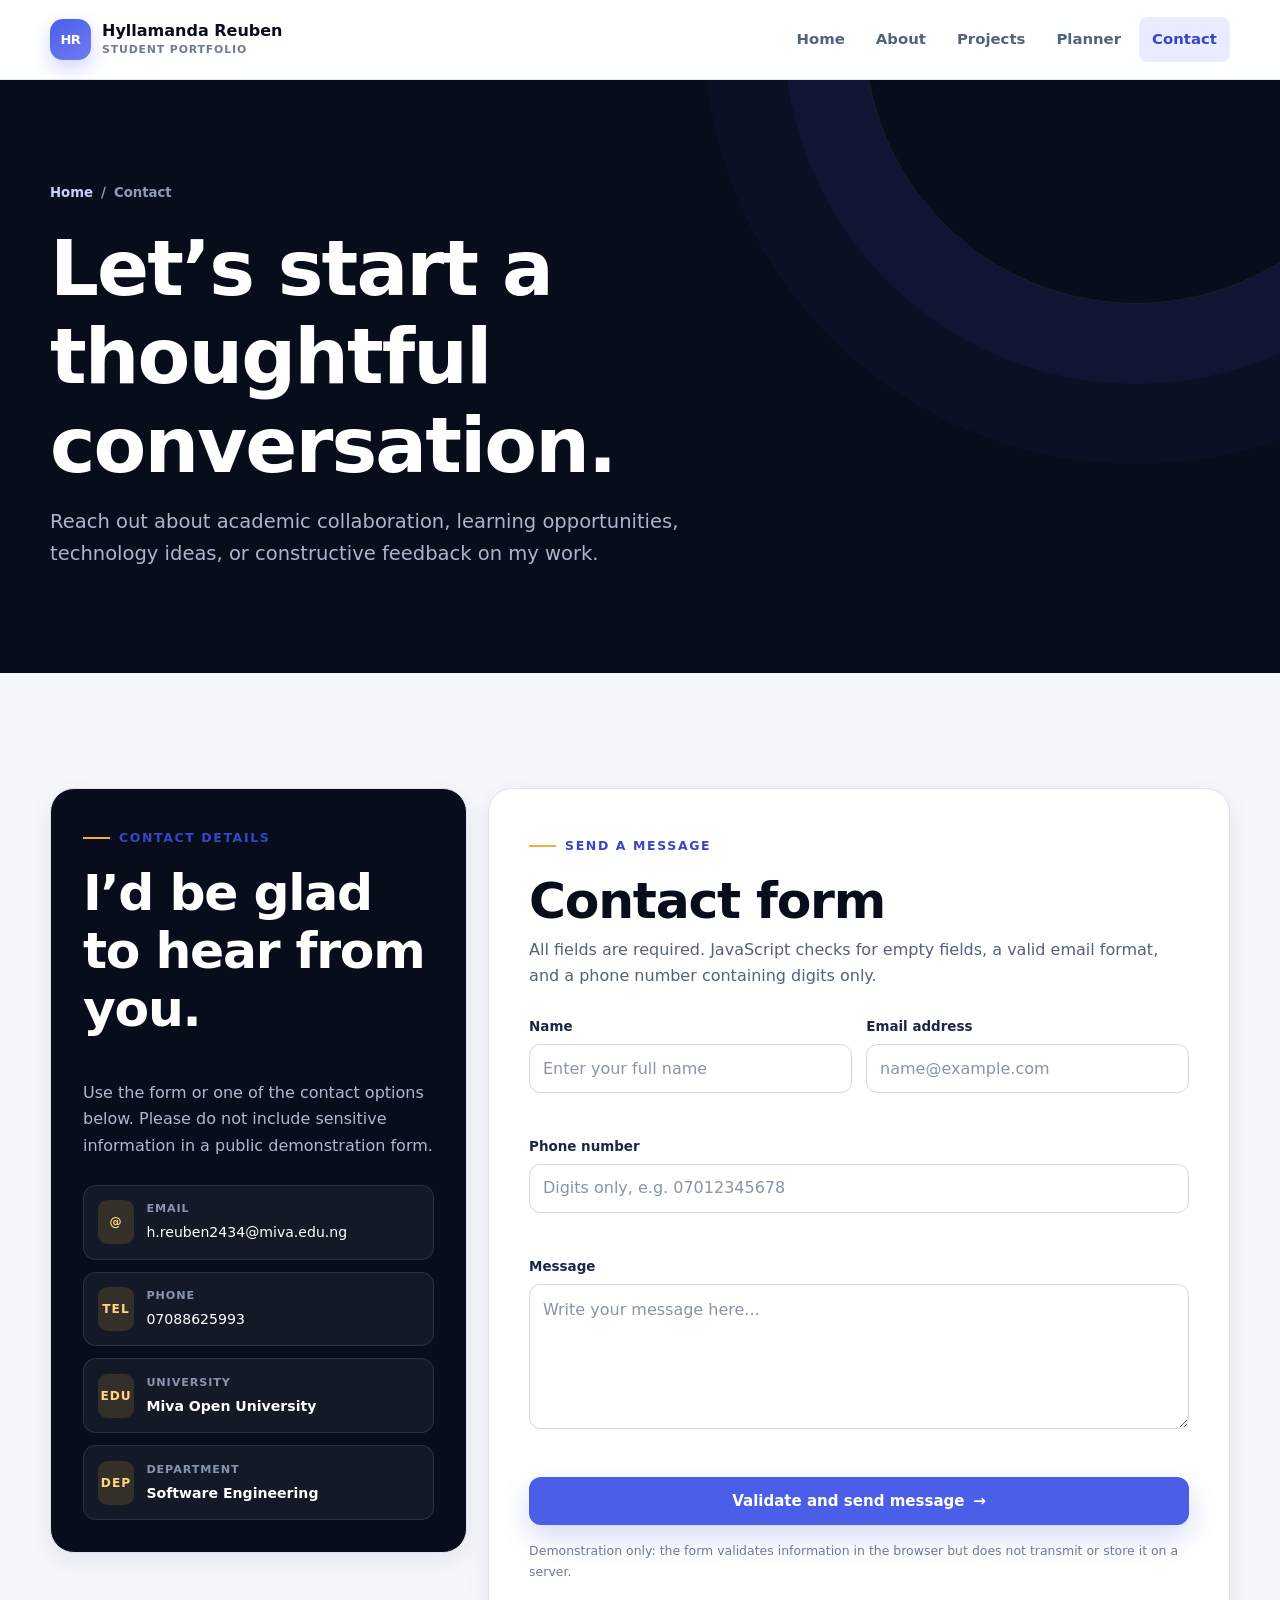
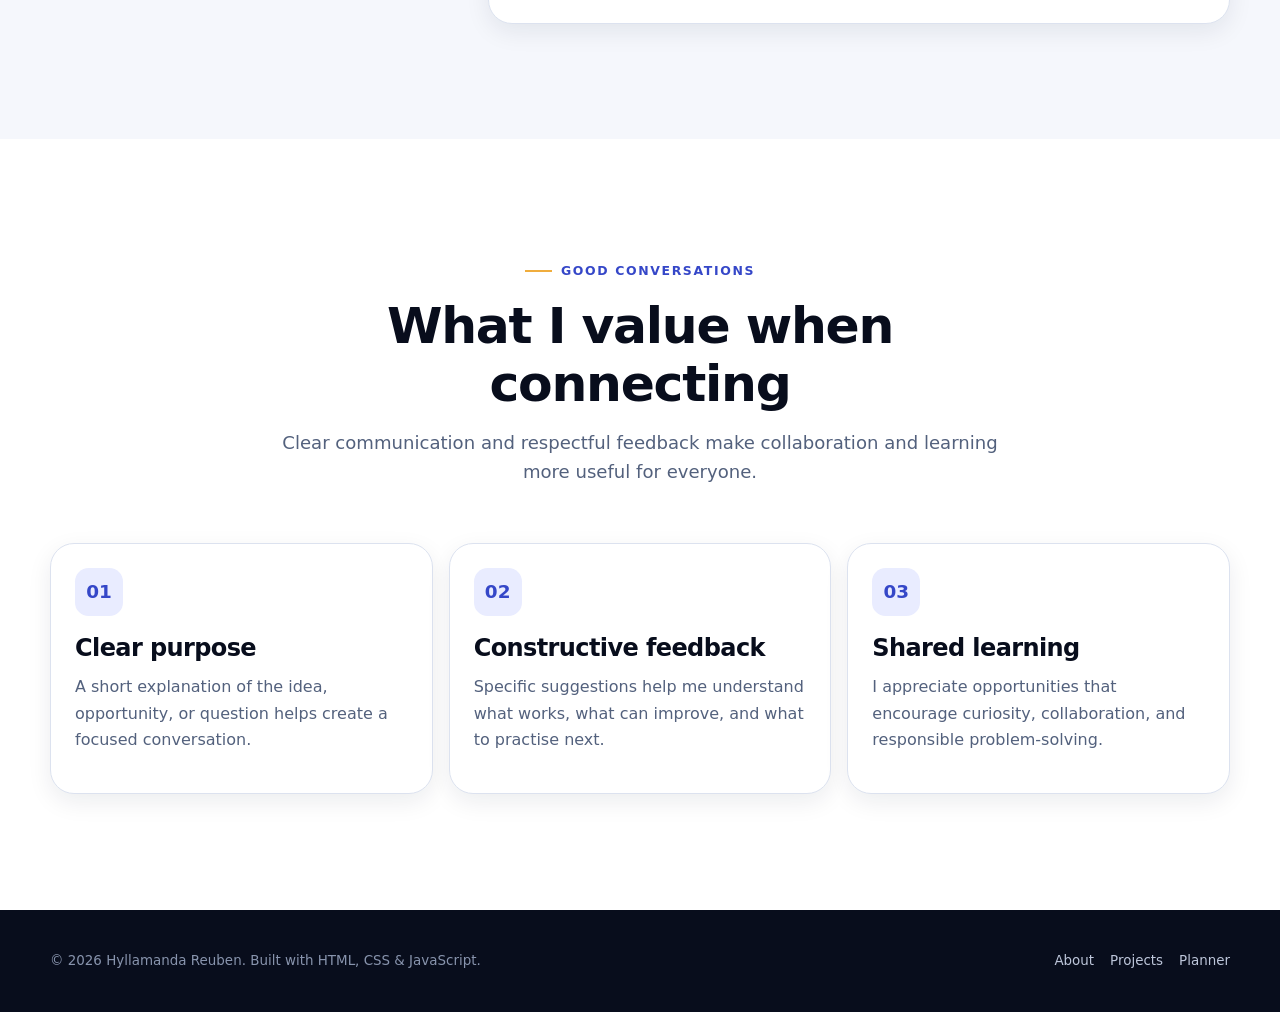
==== contact.html @ eca3fdf8 "Add files via upload" ====
<!DOCTYPE html>
<html lang="en">
<head>
  <meta charset="UTF-8">
  <meta name="viewport" content="width=device-width, initial-scale=1.0">
  <meta name="description" content="Contact Hyllamanda Reuben using a JavaScript-validated contact form.">
  <meta name="theme-color" content="#10182d">
  <title>Contact | Hyllamanda Reuben</title>
  <link rel="icon" href="favicon.svg" type="image/svg+xml">
  <link rel="stylesheet" href="styles.css">
  <script src="script.js" defer></script>
</head>
<body>
  <a class="skip-link" href="#main-content">Skip to main content</a>

  <header class="site-header">
    <div class="container nav-wrapper">
      <a class="brand" href="index.html" aria-label="Hyllamanda Reuben portfolio home">
        <span class="brand-mark" aria-hidden="true">HR</span>
        <span class="brand-text">
          <span>Hyllamanda Reuben</span>
          <small>Student portfolio</small>
        </span>
      </a>

      <button class="menu-toggle" type="button" aria-expanded="false" aria-controls="site-navigation">
        <span class="menu-toggle-lines" aria-hidden="true"></span>
        <span class="sr-only">Toggle navigation</span>
      </button>

      <nav class="site-nav" id="site-navigation" aria-label="Primary navigation">
        <ul>
          <li><a href="index.html">Home</a></li>
          <li><a href="about.html">About</a></li>
          <li><a href="projects.html">Projects</a></li>
          <li><a href="planner.html">Planner</a></li>
          <li><a href="contact.html" aria-current="page">Contact</a></li>
        </ul>
      </nav>
    </div>
  </header>

  <main id="main-content">
    <section class="page-hero" aria-labelledby="page-title">
      <div class="container">
        <nav class="breadcrumbs" aria-label="Breadcrumb">
          <a href="index.html">Home</a><span aria-hidden="true">/</span><span>Contact</span>
        </nav>
        <h1 id="page-title">Let’s start a thoughtful conversation.</h1>
        <p>Reach out about academic collaboration, learning opportunities, technology ideas, or constructive feedback on my work.</p>
      </div>
    </section>

    <section class="section" aria-labelledby="contact-title">
      <div class="container contact-layout">
        <aside class="card contact-panel reveal" aria-labelledby="contact-details-title">
          <span class="eyebrow">Contact details</span>
          <h2 id="contact-details-title">I’d be glad to hear from you.</h2>
          <p>Use the form or one of the contact options below. Please do not include sensitive information in a public demonstration form.</p>

          <ul class="contact-list">
            <li>
              <span class="contact-icon" aria-hidden="true">@</span>
              <div>
                <span>Email</span>
                <a href="mailto:h.reuben2434@miva.edu.ng">h.reuben2434@miva.edu.ng</a>
              </div>
            </li>
            <li>
              <span class="contact-icon" aria-hidden="true">TEL</span>
              <div>
                <span>Phone</span>
                <a href="tel:+2347088625993">07088625993</a>
              </div>
            </li>
            <li>
              <span class="contact-icon" aria-hidden="true">EDU</span>
              <div>
                <span>University</span>
                <strong>Miva Open University</strong>
              </div>
            </li>
            <li>
              <span class="contact-icon" aria-hidden="true">DEP</span>
              <div>
                <span>Department</span>
                <strong>Software Engineering</strong>
              </div>
            </li>
          </ul>
        </aside>

        <section class="card contact-form-card reveal" aria-labelledby="contact-title">
          <span class="eyebrow">Send a message</span>
          <h2 id="contact-title">Contact form</h2>
          <p>All fields are required. JavaScript checks for empty fields, a valid email format, and a phone number containing digits only.</p>

          <div class="success-message" id="contact-success" role="status" tabindex="-1" hidden></div>

          <form id="contact-form" class="form-grid" novalidate>
            <div class="form-row">
              <div class="form-field">
                <label for="contact-name">Name</label>
                <input id="contact-name" name="name" type="text" autocomplete="name" placeholder="Enter your full name" aria-describedby="contact-name-error" required>
                <p class="field-error" id="contact-name-error" aria-live="polite"></p>
              </div>

              <div class="form-field">
                <label for="contact-email">Email address</label>
                <input id="contact-email" name="email" type="email" autocomplete="email" placeholder="name@example.com" aria-describedby="contact-email-error" required>
                <p class="field-error" id="contact-email-error" aria-live="polite"></p>
              </div>
            </div>

            <div class="form-field">
              <label for="contact-phone">Phone number</label>
              <input id="contact-phone" name="phone" type="tel" inputmode="numeric" autocomplete="tel" placeholder="Digits only, e.g. 07012345678" aria-describedby="contact-phone-error" required>
              <p class="field-error" id="contact-phone-error" aria-live="polite"></p>
            </div>

            <div class="form-field">
              <label for="contact-message">Message</label>
              <textarea id="contact-message" name="message" maxlength="1000" placeholder="Write your message here..." aria-describedby="contact-message-error" required></textarea>
              <p class="field-error" id="contact-message-error" aria-live="polite"></p>
            </div>

            <button class="button button-primary" type="submit">Validate and send message <span aria-hidden="true">→</span></button>
            <p class="form-note">Demonstration only: the form validates information in the browser but does not transmit or store it on a server.</p>
          </form>

          <noscript>
            <p class="project-note">JavaScript must be enabled to validate this contact form.</p>
          </noscript>
        </section>
      </div>
    </section>

    <section class="section surface-white" aria-labelledby="contact-values-title">
      <div class="container">
        <header class="section-heading center reveal">
          <span class="eyebrow">Good conversations</span>
          <h2 id="contact-values-title">What I value when connecting</h2>
          <p>Clear communication and respectful feedback make collaboration and learning more useful for everyone.</p>
        </header>

        <div class="feature-grid">
          <article class="card feature-card reveal">
            <span class="icon-tile" aria-hidden="true">01</span>
            <h3>Clear purpose</h3>
            <p>A short explanation of the idea, opportunity, or question helps create a focused conversation.</p>
          </article>
          <article class="card feature-card reveal">
            <span class="icon-tile" aria-hidden="true">02</span>
            <h3>Constructive feedback</h3>
            <p>Specific suggestions help me understand what works, what can improve, and what to practise next.</p>
          </article>
          <article class="card feature-card reveal">
            <span class="icon-tile" aria-hidden="true">03</span>
            <h3>Shared learning</h3>
            <p>I appreciate opportunities that encourage curiosity, collaboration, and responsible problem-solving.</p>
          </article>
        </div>
      </div>
    </section>
  </main>

  <footer class="site-footer">
    <div class="container footer-layout">
      <p>© <span data-current-year>2026</span> Hyllamanda Reuben. Built with HTML, CSS &amp; JavaScript.</p>
      <ul class="footer-links">
        <li><a href="about.html">About</a></li>
        <li><a href="projects.html">Projects</a></li>
        <li><a href="planner.html">Planner</a></li>
      </ul>
    </div>
  </footer>

  <div class="toast-region" aria-live="polite" aria-atomic="true"></div>
</body>
</html>
---- styles.css ----
/* =====================================================
   Hyllamanda Reuben — Student Portfolio
   External stylesheet: responsive layout, Flexbox, Grid,
   navigation, transitions, animations and accessibility.
   ===================================================== */

:root {
  --ink-950: #080d1c;
  --ink-900: #10182d;
  --ink-800: #1b2744;
  --ink-700: #33405f;
  --ink-600: #53617d;
  --ink-500: #6f7b94;
  --paper: #ffffff;
  --surface: #f5f7fc;
  --surface-strong: #e9edf7;
  --primary: #4b5ee8;
  --primary-dark: #3547c8;
  --primary-soft: #e9ecff;
  --accent: #f0ad3d;
  --accent-dark: #a86608;
  --success: #12815a;
  --success-soft: #e3f7ef;
  --danger: #c53645;
  --danger-soft: #fff0f2;
  --border: #dce2ef;
  --shadow-sm: 0 8px 24px rgb(16 24 45 / 8%);
  --shadow-md: 0 18px 50px rgb(16 24 45 / 13%);
  --shadow-lg: 0 28px 70px rgb(8 13 28 / 20%);
  --radius-sm: 0.65rem;
  --radius-md: 1rem;
  --radius-lg: 1.5rem;
  --radius-xl: 2rem;
  --container: 1180px;
  --header-height: 5rem;
  --transition: 180ms ease;
}

*,
*::before,
*::after {
  box-sizing: border-box;
}

html {
  scroll-behavior: smooth;
  scroll-padding-top: calc(var(--header-height) + 1.25rem);
}

body {
  margin: 0;
  min-width: 320px;
  background: var(--surface);
  color: var(--ink-900);
  font-family: Inter, ui-sans-serif, system-ui, -apple-system, BlinkMacSystemFont, "Segoe UI", sans-serif;
  font-size: 1rem;
  line-height: 1.65;
  text-rendering: optimizeLegibility;
}

body.nav-open {
  overflow: hidden;
}

img,
picture,
svg {
  display: block;
  max-width: 100%;
}

img {
  height: auto;
}

button,
input,
select,
textarea {
  font: inherit;
}

button,
a {
  -webkit-tap-highlight-color: transparent;
}

a {
  color: var(--primary-dark);
  text-decoration-thickness: 0.08em;
  text-underline-offset: 0.18em;
}

a:hover {
  color: var(--primary);
}

p,
h1,
h2,
h3,
h4 {
  margin-top: 0;
}

h1,
h2,
h3,
h4 {
  color: var(--ink-950);
  font-weight: 750;
  line-height: 1.15;
  letter-spacing: -0.025em;
}

h1 {
  font-size: clamp(2.55rem, 7vw, 5.4rem);
}

h2 {
  font-size: clamp(1.9rem, 4vw, 3.15rem);
}

h3 {
  font-size: clamp(1.2rem, 2vw, 1.5rem);
}

::selection {
  background: var(--accent);
  color: var(--ink-950);
}

:focus-visible {
  outline: 3px solid var(--accent);
  outline-offset: 4px;
}

.container {
  width: min(100% - 2rem, var(--container));
  margin-inline: auto;
}

.narrow {
  width: min(100% - 2rem, 820px);
  margin-inline: auto;
}

.section {
  padding-block: clamp(4.25rem, 9vw, 7.5rem);
}

.section-sm {
  padding-block: clamp(2.75rem, 6vw, 4.5rem);
}

.surface-white {
  background: var(--paper);
}

.surface-dark {
  background: var(--ink-950);
  color: #dce3f6;
}

.surface-dark h2,
.surface-dark h3 {
  color: var(--paper);
}

.muted {
  color: var(--ink-600);
}

.center {
  text-align: center;
}

.sr-only {
  position: absolute;
  width: 1px;
  height: 1px;
  padding: 0;
  margin: -1px;
  overflow: hidden;
  clip: rect(0, 0, 0, 0);
  white-space: nowrap;
  border: 0;
}

.skip-link {
  position: fixed;
  z-index: 9999;
  top: 0.75rem;
  left: 0.75rem;
  padding: 0.7rem 1rem;
  border-radius: var(--radius-sm);
  background: var(--paper);
  color: var(--ink-950);
  font-weight: 750;
  transform: translateY(-180%);
  transition: transform var(--transition);
}

.skip-link:focus {
  transform: translateY(0);
}

/* Header and navigation */
.site-header {
  position: sticky;
  z-index: 1000;
  top: 0;
  height: var(--header-height);
  border-bottom: 1px solid rgb(220 226 239 / 80%);
  background: rgb(255 255 255 / 90%);
  -webkit-backdrop-filter: blur(18px);
  backdrop-filter: blur(18px);
}

.nav-wrapper {
  display: flex;
  align-items: center;
  justify-content: space-between;
  height: 100%;
  gap: 2rem;
}

.brand {
  display: inline-flex;
  align-items: center;
  gap: 0.7rem;
  color: var(--ink-950);
  font-weight: 800;
  line-height: 1.05;
  text-decoration: none;
}

.brand:hover {
  color: var(--ink-950);
}

.brand-mark {
  display: grid;
  width: 2.55rem;
  aspect-ratio: 1;
  place-items: center;
  border-radius: 0.8rem;
  background: linear-gradient(145deg, var(--primary), #6e7cf1);
  box-shadow: 0 8px 18px rgb(75 94 232 / 25%);
  color: var(--paper);
  font-size: 0.82rem;
  letter-spacing: -0.04em;
}

.brand-text span,
.brand-text small {
  display: block;
}

.brand-text small {
  margin-top: 0.25rem;
  color: var(--ink-500);
  font-size: 0.68rem;
  font-weight: 650;
  letter-spacing: 0.08em;
  text-transform: uppercase;
}

.site-nav ul {
  display: flex;
  align-items: center;
  gap: 0.3rem;
  margin: 0;
  padding: 0;
  list-style: none;
}

.site-nav a {
  display: block;
  position: relative;
  padding: 0.62rem 0.82rem;
  border-radius: 0.55rem;
  color: var(--ink-600);
  font-size: 0.93rem;
  font-weight: 700;
  text-decoration: none;
  transition: color var(--transition), background-color var(--transition), transform var(--transition);
}

.site-nav a:hover {
  background: var(--surface);
  color: var(--ink-950);
  transform: translateY(-1px);
}

.site-nav a[aria-current="page"] {
  background: var(--primary-soft);
  color: var(--primary-dark);
}

.menu-toggle {
  display: none;
  width: 2.75rem;
  height: 2.75rem;
  padding: 0;
  border: 1px solid var(--border);
  border-radius: 0.75rem;
  background: var(--paper);
  color: var(--ink-950);
  cursor: pointer;
}

.menu-toggle-lines,
.menu-toggle-lines::before,
.menu-toggle-lines::after {
  display: block;
  width: 1.25rem;
  height: 2px;
  margin: auto;
  border-radius: 99px;
  background: currentColor;
  transition: transform var(--transition), opacity var(--transition);
}

.menu-toggle-lines {
  position: relative;
}

.menu-toggle-lines::before,
.menu-toggle-lines::after {
  position: absolute;
  left: 0;
  content: "";
}

.menu-toggle-lines::before {
  transform: translateY(-6px);
}

.menu-toggle-lines::after {
  transform: translateY(6px);
}

.menu-toggle[aria-expanded="true"] .menu-toggle-lines {
  background: transparent;
}

.menu-toggle[aria-expanded="true"] .menu-toggle-lines::before {
  transform: rotate(45deg);
}

.menu-toggle[aria-expanded="true"] .menu-toggle-lines::after {
  transform: rotate(-45deg);
}

/* Common labels, buttons, cards and headings */
.eyebrow {
  display: inline-flex;
  align-items: center;
  gap: 0.55rem;
  margin-bottom: 1rem;
  color: var(--primary-dark);
  font-size: 0.78rem;
  font-weight: 800;
  letter-spacing: 0.13em;
  text-transform: uppercase;
}

.eyebrow::before {
  width: 1.7rem;
  height: 2px;
  background: var(--accent);
  content: "";
}

.surface-dark .eyebrow {
  color: #aeb9ff;
}

.section-heading {
  max-width: 720px;
  margin-bottom: clamp(2rem, 5vw, 3.5rem);
}

.section-heading.center {
  margin-inline: auto;
}

.section-heading h2 {
  margin-bottom: 0.9rem;
}

.section-heading p {
  margin-bottom: 0;
  color: var(--ink-600);
  font-size: clamp(1rem, 2vw, 1.13rem);
}

.surface-dark .section-heading p {
  color: #aeb9cf;
}

.button-row {
  display: flex;
  flex-wrap: wrap;
  gap: 0.8rem;
}

.button {
  display: inline-flex;
  min-height: 3rem;
  align-items: center;
  justify-content: center;
  gap: 0.55rem;
  padding: 0.73rem 1.15rem;
  border: 1px solid transparent;
  border-radius: 0.75rem;
  cursor: pointer;
  font-size: 0.94rem;
  font-weight: 750;
  line-height: 1;
  text-decoration: none;
  transition: transform var(--transition), box-shadow var(--transition), background-color var(--transition), border-color var(--transition);
}

.button:hover {
  transform: translateY(-2px);
}

.button-primary {
  background: var(--primary);
  box-shadow: 0 12px 28px rgb(75 94 232 / 23%);
  color: var(--paper);
}

.button-primary:hover {
  background: var(--primary-dark);
  color: var(--paper);
}

.button-secondary {
  border-color: var(--border);
  background: var(--paper);
  color: var(--ink-900);
}

.button-secondary:hover {
  border-color: #b8c1d6;
  color: var(--ink-950);
}

.button-ghost {
  border-color: rgb(255 255 255 / 18%);
  background: rgb(255 255 255 / 7%);
  color: var(--paper);
}

.button-ghost:hover {
  border-color: rgb(255 255 255 / 35%);
  background: rgb(255 255 255 / 12%);
  color: var(--paper);
}

.button-danger {
  border-color: #f1c6cb;
  background: var(--danger-soft);
  color: var(--danger);
}

.button-sm {
  min-height: 2.5rem;
  padding: 0.58rem 0.85rem;
  font-size: 0.84rem;
}

.text-link {
  display: inline-flex;
  align-items: center;
  gap: 0.4rem;
  font-weight: 750;
  text-decoration: none;
}

.text-link::after {
  content: "→";
  transition: transform var(--transition);
}

.text-link:hover::after {
  transform: translateX(4px);
}

.card {
  border: 1px solid var(--border);
  border-radius: var(--radius-lg);
  background: var(--paper);
  box-shadow: var(--shadow-sm);
}

.icon-tile {
  display: grid;
  width: 3rem;
  aspect-ratio: 1;
  place-items: center;
  border-radius: 0.85rem;
  background: var(--primary-soft);
  color: var(--primary-dark);
  font-size: 1.15rem;
  font-weight: 800;
}

.tag-list {
  display: flex;
  flex-wrap: wrap;
  gap: 0.48rem;
  margin: 0;
  padding: 0;
  list-style: none;
}

.tag {
  display: inline-flex;
  padding: 0.35rem 0.64rem;
  border: 1px solid var(--border);
  border-radius: 999px;
  background: var(--surface);
  color: var(--ink-700);
  font-size: 0.76rem;
  font-weight: 750;
  line-height: 1.3;
}

/* Home hero */
.home-hero {
  position: relative;
  overflow: hidden;
  padding-block: clamp(3rem, 8vw, 7rem);
  background:
    radial-gradient(circle at 82% 20%, rgb(75 94 232 / 14%), transparent 28rem),
    radial-gradient(circle at 5% 90%, rgb(240 173 61 / 12%), transparent 25rem),
    var(--paper);
}

.home-hero::before {
  position: absolute;
  inset: 0;
  opacity: 0.28;
  background-image: linear-gradient(#dfe4f1 1px, transparent 1px), linear-gradient(90deg, #dfe4f1 1px, transparent 1px);
  background-size: 60px 60px;
  -webkit-mask-image: linear-gradient(to right, transparent, black 55%, transparent);
  mask-image: linear-gradient(to right, transparent, black 55%, transparent);
  pointer-events: none;
  content: "";
}

.hero-grid {
  display: grid;
  position: relative;
  z-index: 1;
  grid-template-columns: minmax(0, 1.08fr) minmax(340px, 0.78fr);
  align-items: center;
  gap: clamp(2.5rem, 7vw, 6rem);
}

.hero-copy h1 {
  max-width: 760px;
  margin-bottom: 1.3rem;
}

.hero-copy h1 span {
  color: var(--primary);
}

.hero-lead {
  max-width: 660px;
  margin-bottom: 2rem;
  color: var(--ink-600);
  font-size: clamp(1.05rem, 2vw, 1.25rem);
}

.hero-meta {
  display: flex;
  flex-wrap: wrap;
  gap: 1.25rem;
  margin-top: 2rem;
  color: var(--ink-700);
  font-size: 0.9rem;
  font-weight: 650;
}

.hero-meta span {
  display: inline-flex;
  align-items: center;
  gap: 0.45rem;
}

.meta-dot {
  width: 0.48rem;
  height: 0.48rem;
  border-radius: 50%;
  background: var(--success);
  box-shadow: 0 0 0 5px var(--success-soft);
}

.hero-visual {
  position: relative;
  width: min(100%, 450px);
  margin-inline: auto;
  animation: hero-arrive 700ms ease-out both;
}

.portrait-frame {
  position: relative;
  padding: 0.65rem;
  border-radius: 2rem;
  background: var(--paper);
  box-shadow: var(--shadow-lg);
  transform: rotate(1.5deg);
}

.portrait-frame::before {
  position: absolute;
  z-index: -1;
  inset: -1rem 1rem 1rem -1rem;
  border-radius: 2rem;
  background: linear-gradient(145deg, var(--primary), #7a88f3 60%, var(--accent));
  content: "";
}

.portrait-frame img {
  width: 100%;
  aspect-ratio: 1 / 1.08;
  border-radius: 1.55rem;
  object-fit: cover;
  object-position: center 26%;
}

.float-card {
  position: absolute;
  z-index: 2;
  right: -1.2rem;
  bottom: 2.4rem;
  max-width: 220px;
  padding: 0.9rem 1rem;
  border: 1px solid rgb(255 255 255 / 70%);
  border-radius: 1rem;
  background: rgb(255 255 255 / 93%);
  box-shadow: var(--shadow-md);
  -webkit-backdrop-filter: blur(10px);
  backdrop-filter: blur(10px);
}

.float-card strong,
.float-card span {
  display: block;
}

.float-card strong {
  color: var(--ink-950);
  font-size: 0.9rem;
}

.float-card span {
  color: var(--ink-600);
  font-size: 0.76rem;
}

.quick-facts {
  display: grid;
  grid-template-columns: repeat(3, 1fr);
  gap: 1rem;
  margin-top: -1.5rem;
  position: relative;
  z-index: 3;
}

.fact-card {
  display: flex;
  align-items: center;
  gap: 1rem;
  padding: 1.15rem;
}

.fact-card strong,
.fact-card span {
  display: block;
}

.fact-card strong {
  margin-bottom: 0.18rem;
  color: var(--ink-950);
  line-height: 1.25;
}

.fact-card span {
  color: var(--ink-600);
  font-size: 0.84rem;
}

/* Biography and feature grids */
.two-column {
  display: grid;
  grid-template-columns: repeat(2, minmax(0, 1fr));
  align-items: center;
  gap: clamp(2.5rem, 7vw, 6rem);
}

.bio-copy p {
  color: var(--ink-600);
  font-size: 1.04rem;
}

.bio-copy .lead-line {
  color: var(--ink-800);
  font-size: clamp(1.15rem, 2vw, 1.35rem);
  font-weight: 650;
}

.value-panel {
  position: relative;
  overflow: hidden;
  padding: clamp(1.5rem, 4vw, 2.4rem);
  background: var(--ink-950);
  color: #c4cce0;
}

.value-panel::after {
  position: absolute;
  width: 14rem;
  height: 14rem;
  right: -5rem;
  bottom: -7rem;
  border-radius: 50%;
  background: rgb(75 94 232 / 36%);
  filter: blur(1px);
  content: "";
}

.value-panel > * {
  position: relative;
  z-index: 1;
}

.value-panel h3 {
  color: var(--paper);
  font-size: 1.8rem;
}

.check-list,
.detail-list {
  margin: 1.4rem 0 0;
  padding: 0;
  list-style: none;
}

.check-list li {
  display: flex;
  gap: 0.8rem;
  align-items: flex-start;
  padding-block: 0.6rem;
}

.check-list li::before {
  display: grid;
  flex: 0 0 1.35rem;
  width: 1.35rem;
  aspect-ratio: 1;
  margin-top: 0.18rem;
  place-items: center;
  border-radius: 50%;
  background: rgb(240 173 61 / 18%);
  color: #ffd483;
  font-size: 0.72rem;
  font-weight: 900;
  content: "✓";
}

.feature-grid {
  display: grid;
  grid-template-columns: repeat(3, 1fr);
  gap: 1rem;
}

.feature-card {
  padding: 1.5rem;
  transition: transform var(--transition), box-shadow var(--transition), border-color var(--transition);
}

.feature-card:hover {
  border-color: #c5ccef;
  box-shadow: var(--shadow-md);
  transform: translateY(-5px);
}

.feature-card .icon-tile {
  margin-bottom: 1.2rem;
}

.feature-card h3 {
  margin-bottom: 0.7rem;
}

.feature-card p {
  margin-bottom: 1rem;
  color: var(--ink-600);
}

.audio-card {
  display: grid;
  overflow: hidden;
  grid-template-columns: 0.75fr 1.25fr;
}

.audio-visual {
  display: grid;
  min-height: 280px;
  place-items: center;
  padding: 2rem;
  background:
    radial-gradient(circle at 30% 25%, rgb(240 173 61 / 35%), transparent 9rem),
    linear-gradient(145deg, #202d55, var(--ink-950));
  color: var(--paper);
}

.sound-mark {
  display: flex;
  height: 100px;
  align-items: center;
  gap: 0.35rem;
}

.sound-mark span {
  width: 0.38rem;
  border-radius: 999px;
  background: var(--accent);
  animation: sound-wave 1.2s ease-in-out infinite alternate;
}

.sound-mark span:nth-child(1),
.sound-mark span:nth-child(5) { height: 35%; }
.sound-mark span:nth-child(2),
.sound-mark span:nth-child(4) { height: 68%; animation-delay: 180ms; }
.sound-mark span:nth-child(3) { height: 100%; animation-delay: 360ms; }

.audio-content {
  padding: clamp(1.5rem, 5vw, 3rem);
}

.audio-content audio {
  width: 100%;
  margin: 1.25rem 0;
  accent-color: var(--primary);
}

.transcript {
  border-top: 1px solid var(--border);
  padding-top: 1rem;
}

.transcript summary {
  cursor: pointer;
  color: var(--primary-dark);
  font-weight: 750;
}

.transcript p {
  margin: 0.9rem 0 0;
  color: var(--ink-600);
  font-size: 0.9rem;
}

/* Inner page banner */
.page-hero {
  position: relative;
  overflow: hidden;
  padding-block: clamp(3.75rem, 8vw, 6.5rem);
  background: var(--ink-950);
  color: #cbd3e8;
}

.page-hero::after {
  position: absolute;
  width: 34rem;
  height: 34rem;
  top: -20rem;
  right: -8rem;
  border: 1px solid rgb(255 255 255 / 8%);
  border-radius: 50%;
  box-shadow: 0 0 0 5rem rgb(75 94 232 / 7%), 0 0 0 10rem rgb(75 94 232 / 4%);
  content: "";
}

.page-hero .container {
  position: relative;
  z-index: 1;
}

.page-hero h1 {
  max-width: 850px;
  margin-bottom: 1rem;
  color: var(--paper);
  font-size: clamp(2.5rem, 7vw, 4.8rem);
}

.page-hero p {
  max-width: 720px;
  margin-bottom: 0;
  color: #abb5ce;
  font-size: clamp(1.03rem, 2vw, 1.22rem);
}

.breadcrumbs {
  display: flex;
  gap: 0.5rem;
  margin-bottom: 1.3rem;
  color: #8f9ab5;
  font-size: 0.83rem;
  font-weight: 700;
}

.breadcrumbs a {
  color: #c8d0ff;
  text-decoration: none;
}

/* About page */
.profile-summary {
  display: grid;
  grid-template-columns: 0.7fr 1.3fr;
  align-items: stretch;
  overflow: hidden;
}

.profile-summary-image {
  min-height: 460px;
}

.profile-summary-image img {
  width: 100%;
  height: 100%;
  object-fit: cover;
  object-position: center 25%;
}

.profile-summary-content {
  padding: clamp(1.8rem, 5vw, 4rem);
}

.profile-summary-content h2 {
  margin-bottom: 1rem;
}

.profile-summary-content > p {
  color: var(--ink-600);
  font-size: 1.04rem;
}

.profile-meta-grid {
  display: grid;
  grid-template-columns: repeat(2, minmax(0, 1fr));
  gap: 0.85rem;
  margin-top: 1.7rem;
}

.profile-meta-item {
  padding: 0.9rem;
  border-radius: 0.8rem;
  background: var(--surface);
}

.profile-meta-item span,
.profile-meta-item strong {
  display: block;
}

.profile-meta-item span {
  color: var(--ink-500);
  font-size: 0.72rem;
  font-weight: 800;
  letter-spacing: 0.08em;
  text-transform: uppercase;
}

.profile-meta-item strong {
  margin-top: 0.2rem;
  color: var(--ink-800);
  font-size: 0.9rem;
}

.table-wrap {
  overflow-x: auto;
  border: 1px solid var(--border);
  border-radius: var(--radius-lg);
  background: var(--paper);
  box-shadow: var(--shadow-sm);
}

.academic-table {
  width: 100%;
  border-collapse: collapse;
  text-align: left;
}

.academic-table caption {
  padding: 1.25rem 1.4rem;
  border-bottom: 1px solid var(--border);
  color: var(--ink-950);
  font-weight: 800;
  text-align: left;
}

.academic-table th,
.academic-table td {
  padding: 1rem 1.25rem;
  border-bottom: 1px solid var(--border);
  vertical-align: top;
}

.academic-table th {
  background: var(--surface);
  color: var(--ink-700);
  font-size: 0.76rem;
  letter-spacing: 0.07em;
  text-transform: uppercase;
}

.academic-table td {
  color: var(--ink-700);
}

.academic-table tbody tr:last-child td {
  border-bottom: 0;
}

.academic-table tbody tr:hover {
  background: #fafbfe;
}

.status-pill {
  display: inline-flex;
  align-items: center;
  gap: 0.35rem;
  padding: 0.3rem 0.6rem;
  border-radius: 999px;
  background: var(--success-soft);
  color: var(--success);
  font-size: 0.73rem;
  font-weight: 800;
  white-space: nowrap;
}

.status-pill.neutral {
  background: var(--surface-strong);
  color: var(--ink-600);
}

.skills-layout {
  display: grid;
  grid-template-columns: repeat(3, minmax(0, 1fr));
  gap: 1rem;
}

.skill-group {
  padding: 1.5rem;
}

.skill-group h3 {
  margin: 1rem 0 0.5rem;
}

.skill-group p {
  color: var(--ink-600);
  font-size: 0.92rem;
}

.skill-list {
  display: grid;
  gap: 0.7rem;
  margin: 1.1rem 0 0;
  padding: 0;
  list-style: none;
}

.skill-list li {
  display: flex;
  align-items: center;
  gap: 0.55rem;
  color: var(--ink-700);
  font-size: 0.91rem;
  font-weight: 650;
}

.skill-list li::before {
  width: 0.48rem;
  height: 0.48rem;
  border-radius: 50%;
  background: var(--accent);
  content: "";
}

.interest-grid {
  display: grid;
  grid-template-columns: repeat(2, minmax(0, 1fr));
  gap: 1rem;
}

.interest-card {
  display: flex;
  gap: 1.2rem;
  padding: 1.5rem;
}

.interest-card h3 {
  margin-bottom: 0.45rem;
}

.interest-card p {
  margin: 0;
  color: var(--ink-600);
}

.roadmap-list {
  display: grid;
  grid-template-columns: repeat(4, 1fr);
  gap: 1rem;
  margin: 0;
  padding: 0;
  counter-reset: roadmap;
  list-style: none;
}

.roadmap-list li {
  position: relative;
  padding: 4rem 1.3rem 1.4rem;
  border: 1px solid rgb(255 255 255 / 12%);
  border-radius: var(--radius-md);
  background: rgb(255 255 255 / 5%);
  counter-increment: roadmap;
}

.roadmap-list li::before {
  position: absolute;
  top: 1.2rem;
  left: 1.3rem;
  color: var(--accent);
  font-size: 0.78rem;
  font-weight: 850;
  letter-spacing: 0.1em;
  content: "0" counter(roadmap);
}

.roadmap-list strong {
  display: block;
  margin-bottom: 0.45rem;
  color: var(--paper);
}

.roadmap-list span {
  color: #aeb7cc;
  font-size: 0.87rem;
}

/* Projects page */
.project-grid {
  display: grid;
  gap: 1.4rem;
}

.project-card {
  display: grid;
  overflow: hidden;
  grid-template-columns: minmax(320px, 0.9fr) minmax(0, 1.1fr);
  transition: box-shadow var(--transition), transform var(--transition);
}

.project-card:hover {
  box-shadow: var(--shadow-md);
  transform: translateY(-3px);
}

.project-image-wrap {
  position: relative;
  min-height: 360px;
  background: var(--surface-strong);
}

.project-image-wrap img {
  width: 100%;
  height: 100%;
  object-fit: cover;
}

.project-number {
  position: absolute;
  top: 1rem;
  left: 1rem;
  padding: 0.35rem 0.7rem;
  border-radius: 999px;
  background: rgb(8 13 28 / 80%);
  color: var(--paper);
  font-size: 0.75rem;
  font-weight: 800;
  -webkit-backdrop-filter: blur(8px);
  backdrop-filter: blur(8px);
}

.project-content {
  display: flex;
  flex-direction: column;
  justify-content: center;
  padding: clamp(1.5rem, 4vw, 2.8rem);
}

.project-content h2 {
  margin: 0.8rem 0 0.75rem;
  font-size: clamp(1.7rem, 3vw, 2.3rem);
}

.project-content > p {
  color: var(--ink-600);
}

.project-features {
  display: grid;
  grid-template-columns: repeat(2, 1fr);
  gap: 0.55rem 1rem;
  margin: 1.2rem 0 1.5rem;
  padding: 0;
  color: var(--ink-700);
  font-size: 0.87rem;
  list-style: none;
}

.project-features li {
  display: flex;
  gap: 0.55rem;
}

.project-features li::before {
  color: var(--success);
  font-weight: 900;
  content: "✓";
}

.project-note {
  margin-top: 1.5rem;
  padding: 1rem 1.2rem;
  border-left: 4px solid var(--accent);
  border-radius: 0 var(--radius-sm) var(--radius-sm) 0;
  background: #fff8ea;
  color: #72511c;
  font-size: 0.88rem;
}

.process-grid {
  display: grid;
  grid-template-columns: repeat(4, 1fr);
  gap: 1rem;
}

.process-card {
  padding: 1.4rem;
  border: 1px solid rgb(255 255 255 / 12%);
  border-radius: var(--radius-md);
  background: rgb(255 255 255 / 5%);
}

.process-card span {
  color: var(--accent);
  font-size: 0.8rem;
  font-weight: 850;
  letter-spacing: 0.1em;
}

.process-card h3 {
  margin: 0.8rem 0 0.5rem;
  color: var(--paper);
}

.process-card p {
  margin: 0;
  color: #aeb7cc;
  font-size: 0.88rem;
}

/* Planner */
.planner-shell {
  display: grid;
  grid-template-columns: minmax(290px, 0.68fr) minmax(0, 1.32fr);
  align-items: start;
  gap: 1.3rem;
}

.task-form-card,
.task-board {
  padding: clamp(1.25rem, 3vw, 1.8rem);
}

.card-heading {
  margin-bottom: 1.35rem;
}

.card-heading h2 {
  margin-bottom: 0.35rem;
  font-size: 1.45rem;
}

.card-heading p {
  margin: 0;
  color: var(--ink-600);
  font-size: 0.9rem;
}

.form-grid {
  display: grid;
  gap: 1rem;
}

.form-row {
  display: grid;
  grid-template-columns: repeat(2, minmax(0, 1fr));
  gap: 0.9rem;
}

.form-field label {
  display: inline-block;
  margin-bottom: 0.35rem;
  color: var(--ink-800);
  font-size: 0.84rem;
  font-weight: 750;
}

.form-field input,
.form-field select,
.form-field textarea {
  width: 100%;
  border: 1px solid #cfd6e5;
  border-radius: 0.7rem;
  background: var(--paper);
  color: var(--ink-950);
  transition: border-color var(--transition), box-shadow var(--transition), background-color var(--transition);
}

.form-field input,
.form-field select {
  min-height: 3rem;
  padding: 0.65rem 0.8rem;
}

.form-field textarea {
  min-height: 145px;
  padding: 0.75rem 0.8rem;
  resize: vertical;
}

.form-field input::placeholder,
.form-field textarea::placeholder {
  color: #8994aa;
}

.form-field input:hover,
.form-field select:hover,
.form-field textarea:hover {
  border-color: #adb7cb;
}

.form-field input:focus,
.form-field select:focus,
.form-field textarea:focus {
  border-color: var(--primary);
  box-shadow: 0 0 0 4px rgb(75 94 232 / 12%);
  outline: none;
}

.form-field [aria-invalid="true"] {
  border-color: var(--danger);
  background: var(--danger-soft);
  box-shadow: 0 0 0 3px rgb(197 54 69 / 10%);
}

.field-error {
  min-height: 1.2rem;
  margin: 0.3rem 0 0;
  color: var(--danger);
  font-size: 0.78rem;
  font-weight: 650;
}

.form-note {
  margin: 0;
  color: var(--ink-500);
  font-size: 0.78rem;
}

.task-summary {
  display: grid;
  grid-template-columns: repeat(3, 1fr);
  gap: 0.7rem;
  margin-bottom: 1.2rem;
}

.summary-item {
  padding: 0.85rem;
  border-radius: 0.8rem;
  background: var(--surface);
}

.summary-item strong,
.summary-item span {
  display: block;
}

.summary-item strong {
  color: var(--ink-950);
  font-size: 1.55rem;
  line-height: 1;
}

.summary-item span {
  margin-top: 0.3rem;
  color: var(--ink-600);
  font-size: 0.73rem;
  font-weight: 700;
}

.progress-track {
  height: 0.42rem;
  margin-bottom: 1.3rem;
  overflow: hidden;
  border-radius: 99px;
  background: var(--surface-strong);
}

.progress-bar {
  width: 0;
  height: 100%;
  border-radius: inherit;
  background: linear-gradient(90deg, var(--primary), #7583f3);
  transition: width 350ms ease;
}

.board-tools {
  display: flex;
  align-items: center;
  justify-content: space-between;
  gap: 1rem;
  padding-block: 0.85rem;
  border-top: 1px solid var(--border);
  border-bottom: 1px solid var(--border);
}

.filter-group {
  display: flex;
  flex-wrap: wrap;
  gap: 0.4rem;
}

.filter-button {
  padding: 0.42rem 0.7rem;
  border: 0;
  border-radius: 999px;
  background: transparent;
  color: var(--ink-600);
  cursor: pointer;
  font-size: 0.78rem;
  font-weight: 750;
}

.filter-button:hover,
.filter-button[aria-pressed="true"] {
  background: var(--primary-soft);
  color: var(--primary-dark);
}

.task-list {
  display: grid;
  gap: 0.7rem;
  margin: 1rem 0 0;
  padding: 0;
  list-style: none;
}

.task-item {
  display: grid;
  grid-template-columns: auto minmax(0, 1fr) auto;
  align-items: center;
  gap: 0.85rem;
  padding: 0.9rem;
  border: 1px solid var(--border);
  border-radius: 0.9rem;
  background: var(--paper);
  transition: border-color var(--transition), background-color var(--transition), transform var(--transition);
}

.task-item:hover {
  border-color: #bdc5e4;
  transform: translateX(2px);
}

.task-item.is-completed {
  background: #f9fafc;
}

.task-check {
  display: grid;
  width: 1.45rem;
  height: 1.45rem;
  margin: 0;
  place-content: center;
  accent-color: var(--success);
  cursor: pointer;
}

.task-copy {
  min-width: 0;
}

.task-title {
  margin: 0;
  overflow-wrap: anywhere;
  color: var(--ink-900);
  font-size: 0.94rem;
  font-weight: 750;
}

.is-completed .task-title {
  color: var(--ink-500);
  text-decoration: line-through;
}

.task-meta {
  display: flex;
  flex-wrap: wrap;
  gap: 0.35rem 0.8rem;
  margin-top: 0.25rem;
  color: var(--ink-500);
  font-size: 0.72rem;
}

.priority-label {
  font-weight: 800;
}

.priority-high { color: var(--danger); }
.priority-medium { color: var(--accent-dark); }
.priority-low { color: var(--success); }

.delete-task {
  display: grid;
  width: 2.35rem;
  aspect-ratio: 1;
  place-items: center;
  border: 0;
  border-radius: 0.65rem;
  background: transparent;
  color: var(--ink-500);
  cursor: pointer;
  font-size: 1.05rem;
  transition: color var(--transition), background-color var(--transition);
}

.delete-task:hover {
  background: var(--danger-soft);
  color: var(--danger);
}

.empty-state {
  padding: 2.5rem 1rem;
  text-align: center;
}

.empty-state[hidden] {
  display: none;
}

.empty-icon {
  display: grid;
  width: 3.4rem;
  aspect-ratio: 1;
  margin: 0 auto 0.8rem;
  place-items: center;
  border-radius: 50%;
  background: var(--primary-soft);
  color: var(--primary-dark);
  font-size: 1.4rem;
}

.empty-state h3 {
  margin-bottom: 0.3rem;
  font-size: 1rem;
}

.empty-state p {
  margin: 0;
  color: var(--ink-500);
  font-size: 0.83rem;
}

/* Contact page */
.contact-layout {
  display: grid;
  grid-template-columns: 0.72fr 1.28fr;
  align-items: start;
  gap: 1.3rem;
}

.contact-panel {
  position: sticky;
  top: calc(var(--header-height) + 1.5rem);
  overflow: hidden;
  padding: clamp(1.5rem, 4vw, 2rem);
  background: var(--ink-950);
  color: #bbc5dc;
}

.contact-panel h2 {
  color: var(--paper);
}

.contact-panel > p {
  color: #aeb8cf;
}

.contact-list {
  display: grid;
  gap: 0.75rem;
  margin: 1.6rem 0 0;
  padding: 0;
  list-style: none;
}

.contact-list li {
  display: flex;
  gap: 0.8rem;
  padding: 0.9rem;
  border: 1px solid rgb(255 255 255 / 10%);
  border-radius: 0.8rem;
  background: rgb(255 255 255 / 5%);
}

.contact-list .contact-icon {
  display: grid;
  flex: 0 0 2.2rem;
  width: 2.2rem;
  aspect-ratio: 1;
  place-items: center;
  border-radius: 0.6rem;
  background: rgb(240 173 61 / 15%);
  color: #ffd483;
  font-size: 0.76rem;
  font-weight: 850;
}

.contact-list span,
.contact-list a,
.contact-list strong {
  display: block;
}

.contact-list span {
  color: #8995af;
  font-size: 0.7rem;
  font-weight: 800;
  letter-spacing: 0.08em;
  text-transform: uppercase;
}

.contact-list a,
.contact-list strong {
  margin-top: 0.15rem;
  color: var(--paper);
  font-size: 0.88rem;
  text-decoration: none;
  overflow-wrap: anywhere;
}

.contact-form-card {
  padding: clamp(1.5rem, 4vw, 2.5rem);
}

.contact-form-card h2 {
  margin-bottom: 0.4rem;
}

.contact-form-card > p {
  margin-bottom: 1.5rem;
  color: var(--ink-600);
}

.success-message {
  margin-bottom: 1.2rem;
  padding: 1rem;
  border: 1px solid #b9e6d5;
  border-radius: 0.8rem;
  background: var(--success-soft);
  color: #0e6849;
  font-weight: 650;
}

.success-message[hidden] {
  display: none;
}

/* Call to action and footer */
.cta-band {
  padding-block: clamp(3rem, 7vw, 5rem);
  background: linear-gradient(135deg, var(--primary-dark), var(--primary) 58%, #6c78ed);
  color: #e9ecff;
}

.cta-layout {
  display: flex;
  align-items: center;
  justify-content: space-between;
  gap: 2rem;
}

.cta-layout h2 {
  max-width: 700px;
  margin-bottom: 0.7rem;
  color: var(--paper);
}

.cta-layout p {
  max-width: 650px;
  margin: 0;
  color: #dce0ff;
}

.site-footer {
  padding-block: 2.5rem;
  background: var(--ink-950);
  color: #8894ad;
  font-size: 0.84rem;
}

.footer-layout {
  display: flex;
  align-items: center;
  justify-content: space-between;
  gap: 1.5rem;
}

.footer-layout p {
  margin: 0;
}

.footer-links {
  display: flex;
  flex-wrap: wrap;
  gap: 1rem;
  margin: 0;
  padding: 0;
  list-style: none;
}

.footer-links a {
  color: #bdc6da;
  text-decoration: none;
}

.footer-links a:hover {
  color: var(--paper);
}

.toast-region {
  position: fixed;
  z-index: 3000;
  right: 1rem;
  bottom: 1rem;
  display: grid;
  width: min(calc(100% - 2rem), 380px);
  gap: 0.65rem;
  pointer-events: none;
}

.toast {
  padding: 0.9rem 1rem;
  border: 1px solid rgb(255 255 255 / 14%);
  border-radius: 0.85rem;
  background: var(--ink-900);
  box-shadow: var(--shadow-lg);
  color: var(--paper);
  font-size: 0.86rem;
  font-weight: 650;
  animation: toast-in 240ms ease-out both;
}

/* Motion */
.js .reveal {
  opacity: 0;
  transform: translateY(22px);
  transition: opacity 600ms ease, transform 600ms ease;
}

.js .reveal.is-visible {
  opacity: 1;
  transform: translateY(0);
}

@keyframes hero-arrive {
  from { opacity: 0; transform: translateY(18px) scale(0.98); }
  to { opacity: 1; transform: translateY(0) scale(1); }
}

@keyframes sound-wave {
  from { transform: scaleY(0.55); opacity: 0.6; }
  to { transform: scaleY(1); opacity: 1; }
}

@keyframes toast-in {
  from { opacity: 0; transform: translateY(12px); }
  to { opacity: 1; transform: translateY(0); }
}

/* Responsive layouts */
@media (max-width: 980px) {
  .menu-toggle {
    display: grid;
    place-items: center;
  }

  .site-nav {
    position: fixed;
    top: var(--header-height);
    right: 0;
    bottom: 0;
    left: 0;
    padding: 1rem;
    background: rgb(8 13 28 / 45%);
    opacity: 0;
    pointer-events: none;
    transition: opacity var(--transition);
  }

  .site-nav ul {
    display: grid;
    align-content: start;
    gap: 0.35rem;
    max-width: 520px;
    margin-inline: auto;
    padding: 0.75rem;
    border: 1px solid var(--border);
    border-radius: var(--radius-md);
    background: var(--paper);
    box-shadow: var(--shadow-lg);
    transform: translateY(-8px);
    transition: transform var(--transition);
  }

  .site-nav a {
    padding: 0.9rem 1rem;
  }

  .site-nav.is-open {
    opacity: 1;
    pointer-events: auto;
  }

  .site-nav.is-open ul {
    transform: translateY(0);
  }

  .hero-grid,
  .two-column,
  .profile-summary,
  .audio-card,
  .planner-shell,
  .contact-layout {
    grid-template-columns: 1fr;
  }

  .hero-copy {
    text-align: center;
  }

  .hero-copy h1,
  .hero-lead {
    margin-inline: auto;
  }

  .hero-copy .eyebrow,
  .hero-copy .button-row,
  .hero-meta {
    justify-content: center;
  }

  .hero-visual {
    max-width: 430px;
  }

  .quick-facts,
  .feature-grid,
  .skills-layout {
    grid-template-columns: repeat(3, 1fr);
  }

  .project-card {
    grid-template-columns: 1fr;
  }

  .project-image-wrap {
    min-height: 0;
    aspect-ratio: 16 / 9;
  }

  .process-grid,
  .roadmap-list {
    grid-template-columns: repeat(2, 1fr);
  }

  .contact-panel {
    position: static;
  }
}

@media (max-width: 760px) {
  :root {
    --header-height: 4.5rem;
  }

  .brand-text small {
    display: none;
  }

  .quick-facts,
  .feature-grid,
  .skills-layout {
    grid-template-columns: 1fr;
  }

  .quick-facts {
    margin-top: 1rem;
  }

  .fact-card {
    padding: 1rem;
  }

  .profile-summary-image {
    min-height: 360px;
  }

  .interest-grid,
  .project-features {
    grid-template-columns: 1fr;
  }

  .cta-layout,
  .footer-layout {
    align-items: flex-start;
    flex-direction: column;
  }

  .academic-table {
    min-width: 650px;
  }

  .project-content {
    padding: 1.4rem;
  }

  .board-tools {
    align-items: flex-start;
    flex-direction: column;
  }
}

@media (max-width: 560px) {
  .container,
  .narrow {
    width: min(100% - 1.25rem, var(--container));
  }

  .brand-mark {
    width: 2.35rem;
  }

  .home-hero {
    padding-top: 2.5rem;
  }

  .hero-grid {
    grid-template-columns: minmax(0, 1fr);
  }

  .hero-copy h1 {
    font-size: clamp(2.35rem, 13vw, 3.5rem);
  }

  .button-row .button {
    width: 100%;
  }

  .hero-meta {
    align-items: center;
    flex-direction: column;
    gap: 0.55rem;
  }

  .hero-visual {
    width: calc(100% - 1.5rem);
  }

  .float-card {
    right: -0.6rem;
    bottom: 1.2rem;
  }

  .profile-meta-grid,
  .form-row,
  .task-summary,
  .process-grid,
  .roadmap-list {
    grid-template-columns: 1fr;
  }

  .task-summary {
    grid-template-columns: repeat(3, 1fr);
  }

  .summary-item {
    padding: 0.7rem;
  }

  .summary-item strong {
    font-size: 1.3rem;
  }

  .interest-card {
    align-items: flex-start;
    flex-direction: column;
  }

  .task-item {
    grid-template-columns: auto minmax(0, 1fr) auto;
    gap: 0.6rem;
    padding: 0.75rem;
  }

  .footer-links {
    gap: 0.7rem;
  }
}

@media (prefers-reduced-motion: reduce) {
  *,
  *::before,
  *::after {
    scroll-behavior: auto !important;
    animation-duration: 0.01ms !important;
    animation-iteration-count: 1 !important;
    transition-duration: 0.01ms !important;
  }

  .js .reveal {
    opacity: 1;
    transform: none;
  }
}
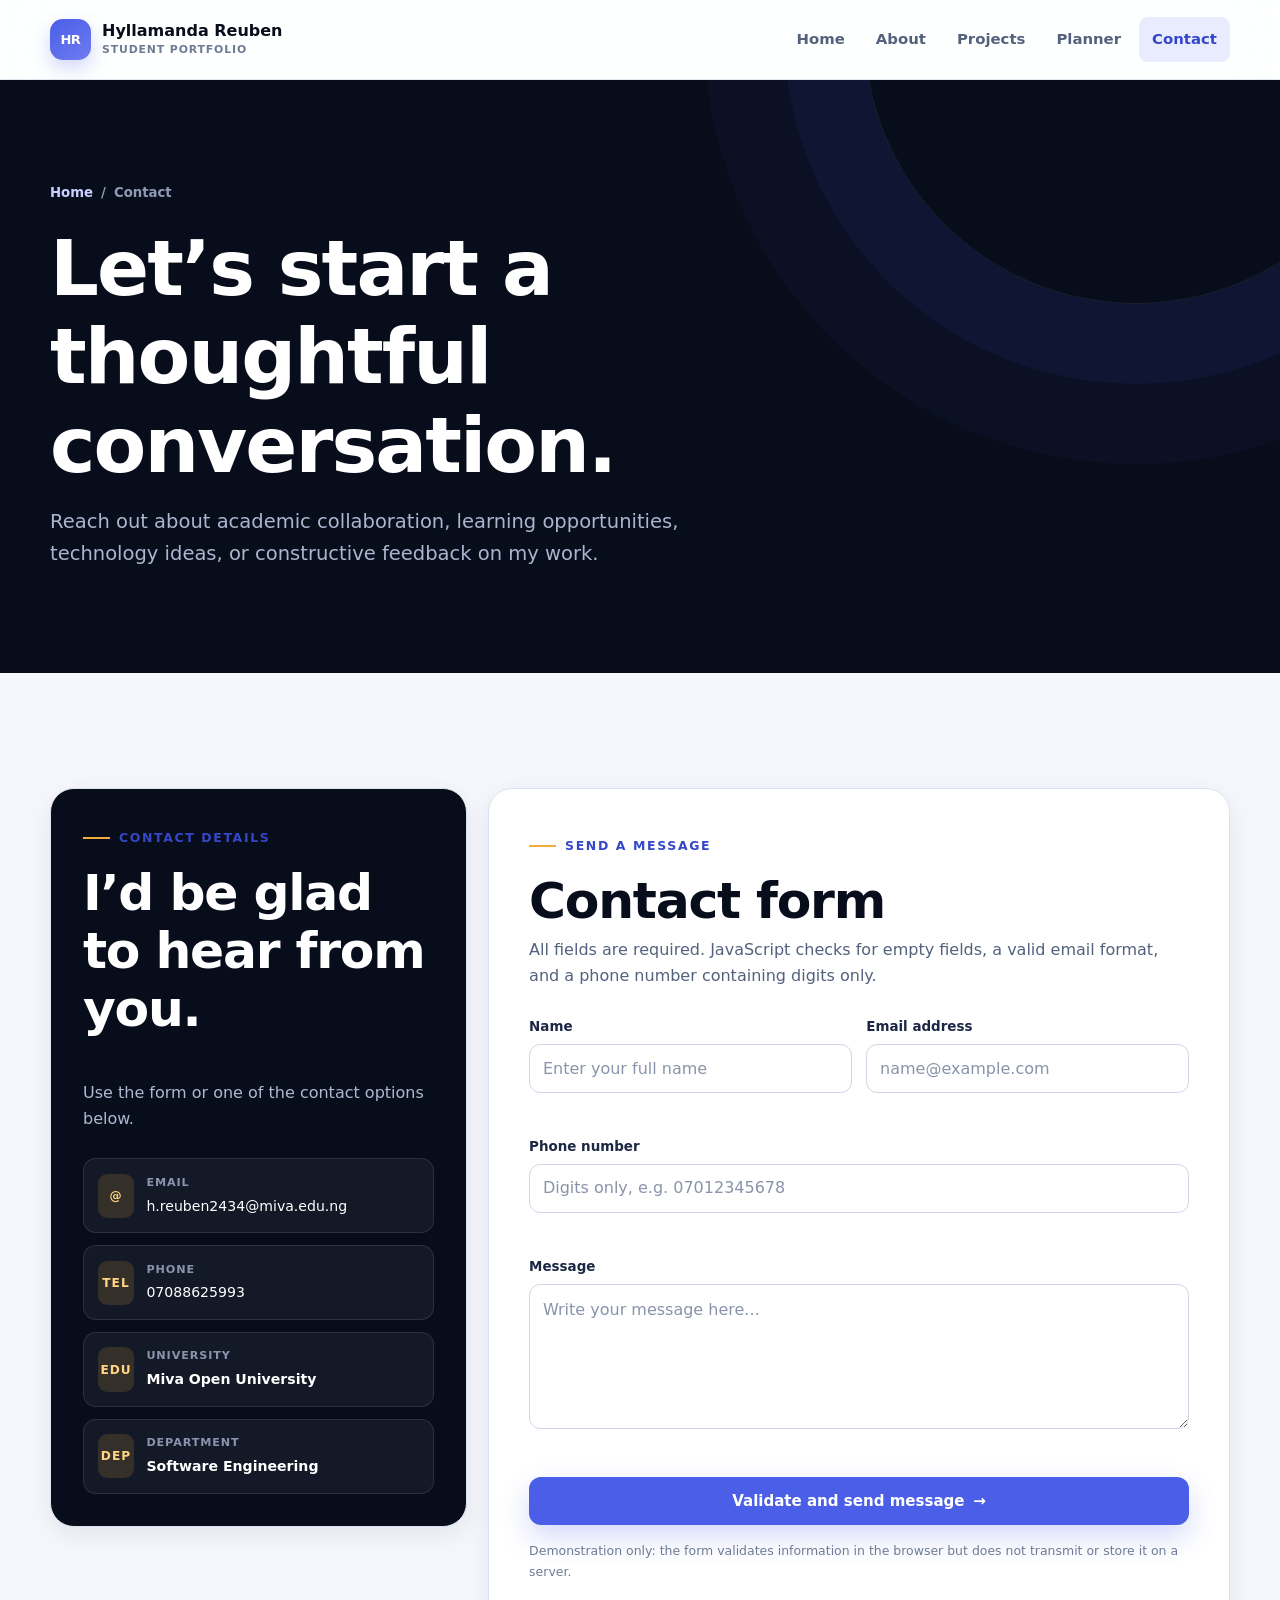
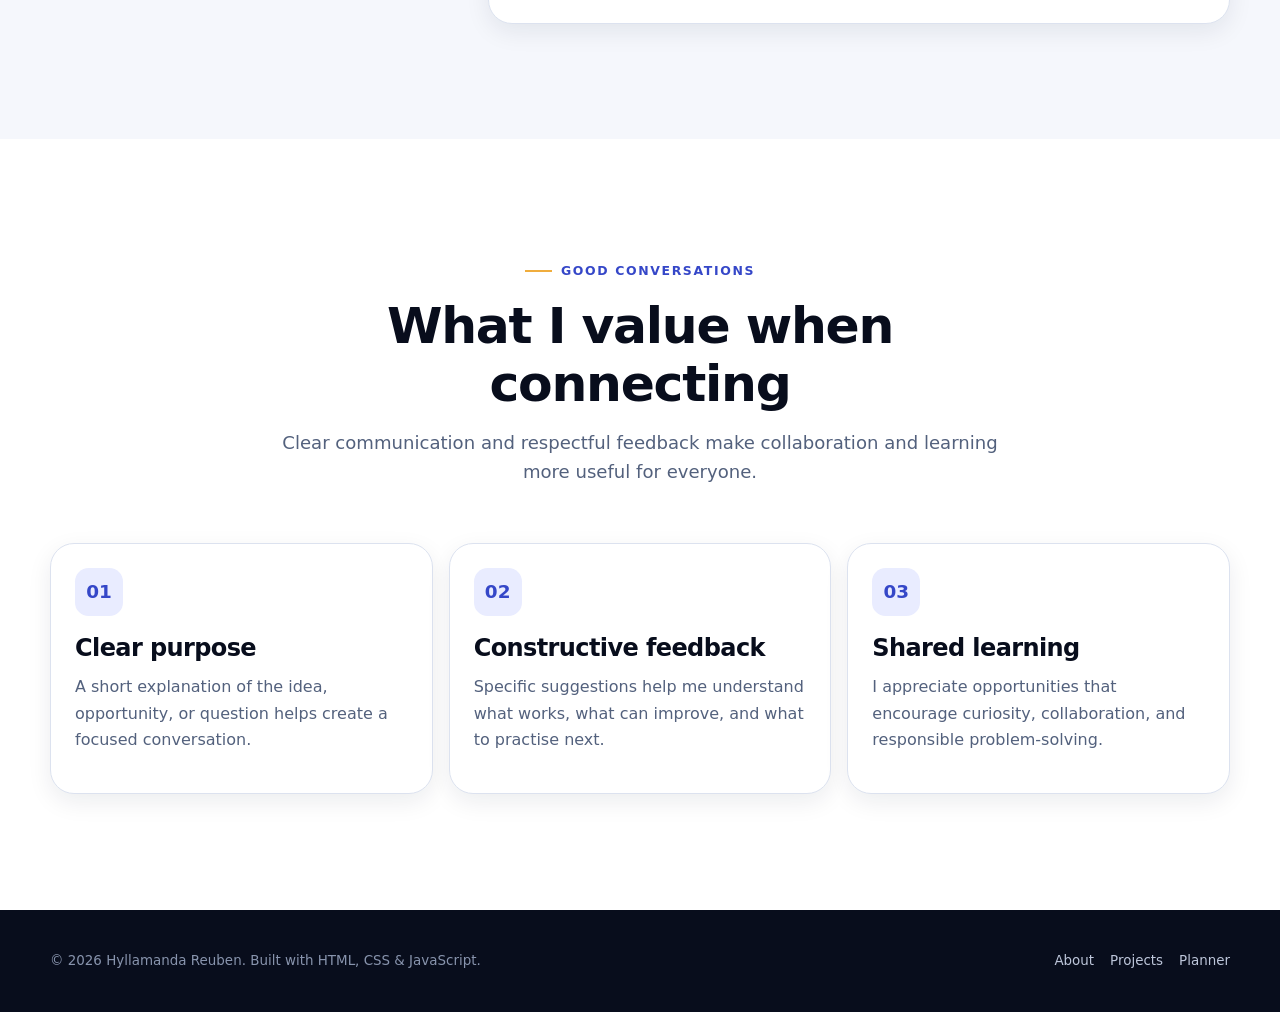
==== commit 52a70bd5: "Customize contact message" ====
--- a/contact.html
+++ b/contact.html
@@ -56,7 +56,7 @@
         <aside class="card contact-panel reveal" aria-labelledby="contact-details-title">
           <span class="eyebrow">Contact details</span>
           <h2 id="contact-details-title">I’d be glad to hear from you.</h2>
-          <p>Use the form or one of the contact options below. Please do not include sensitive information in a public demonstration form.</p>
+          <p>Use the form or one of the contact options below.</p>
 
           <ul class="contact-list">
             <li>
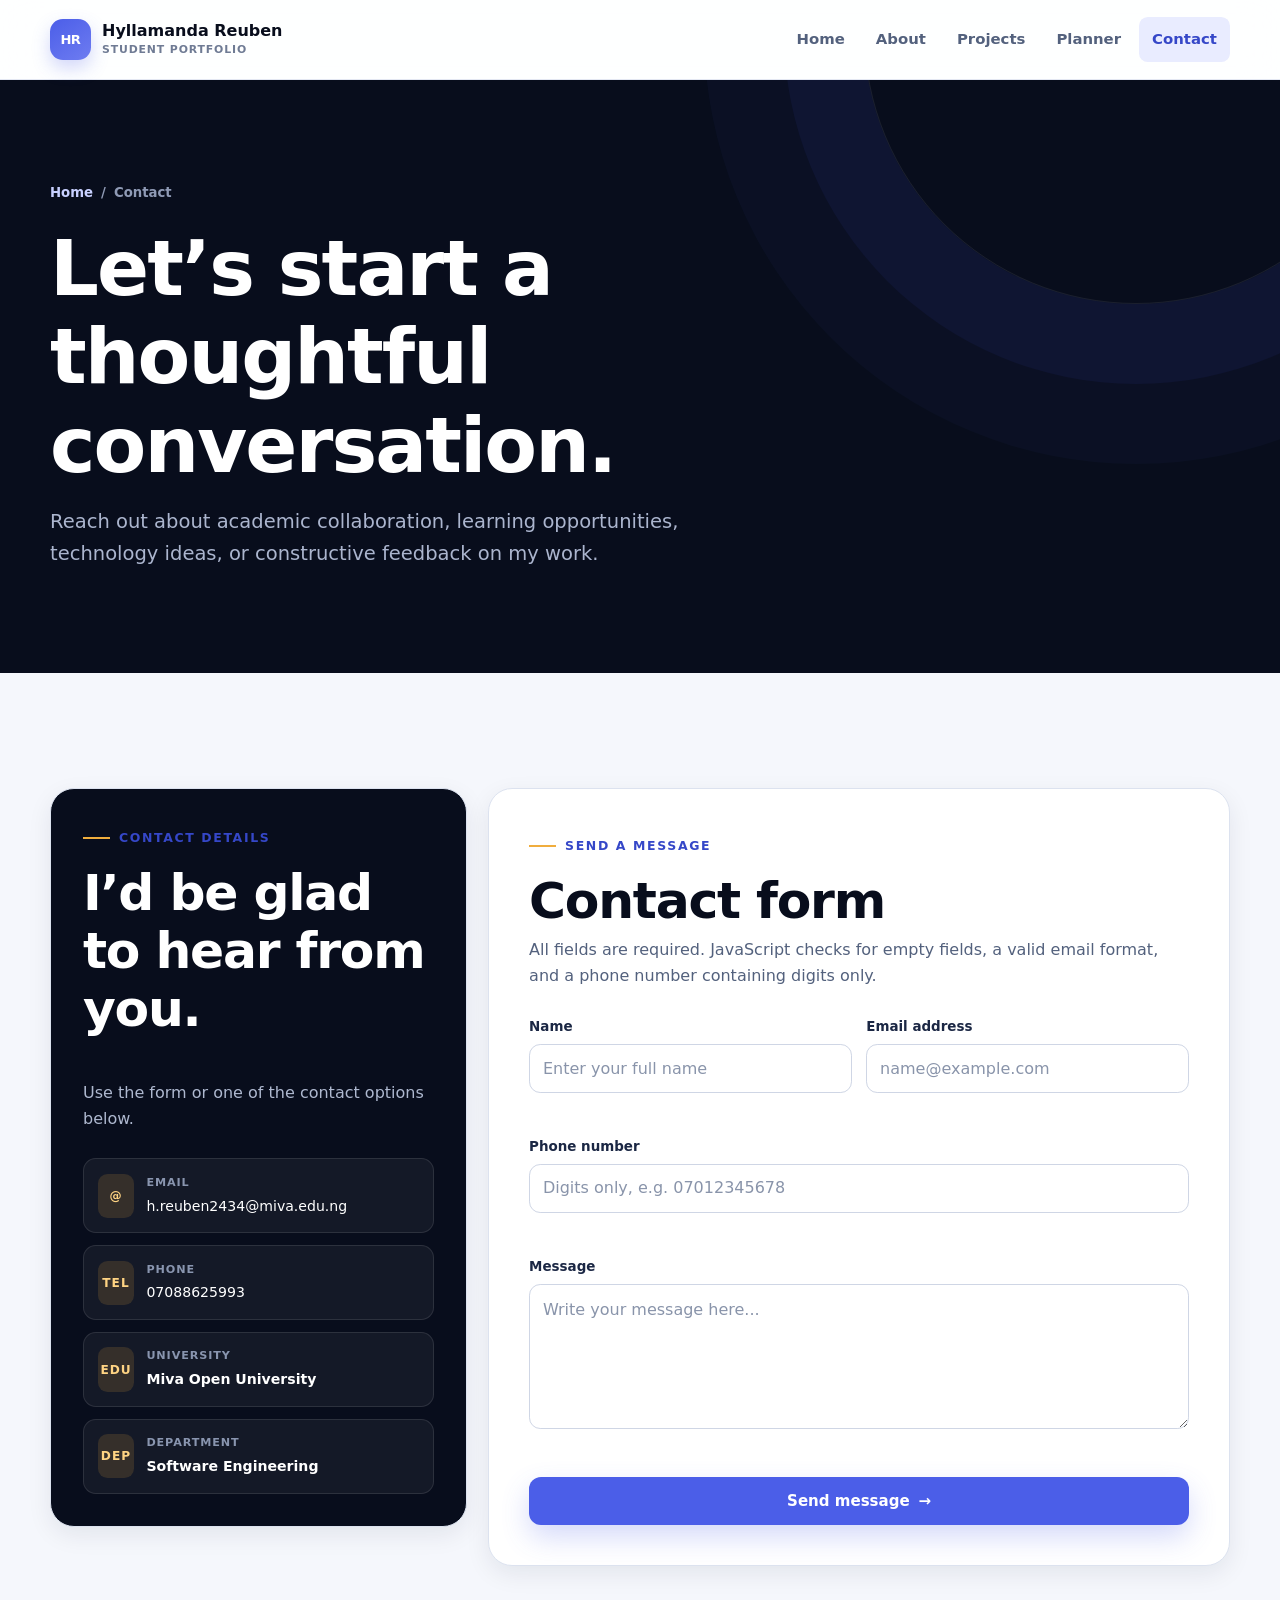
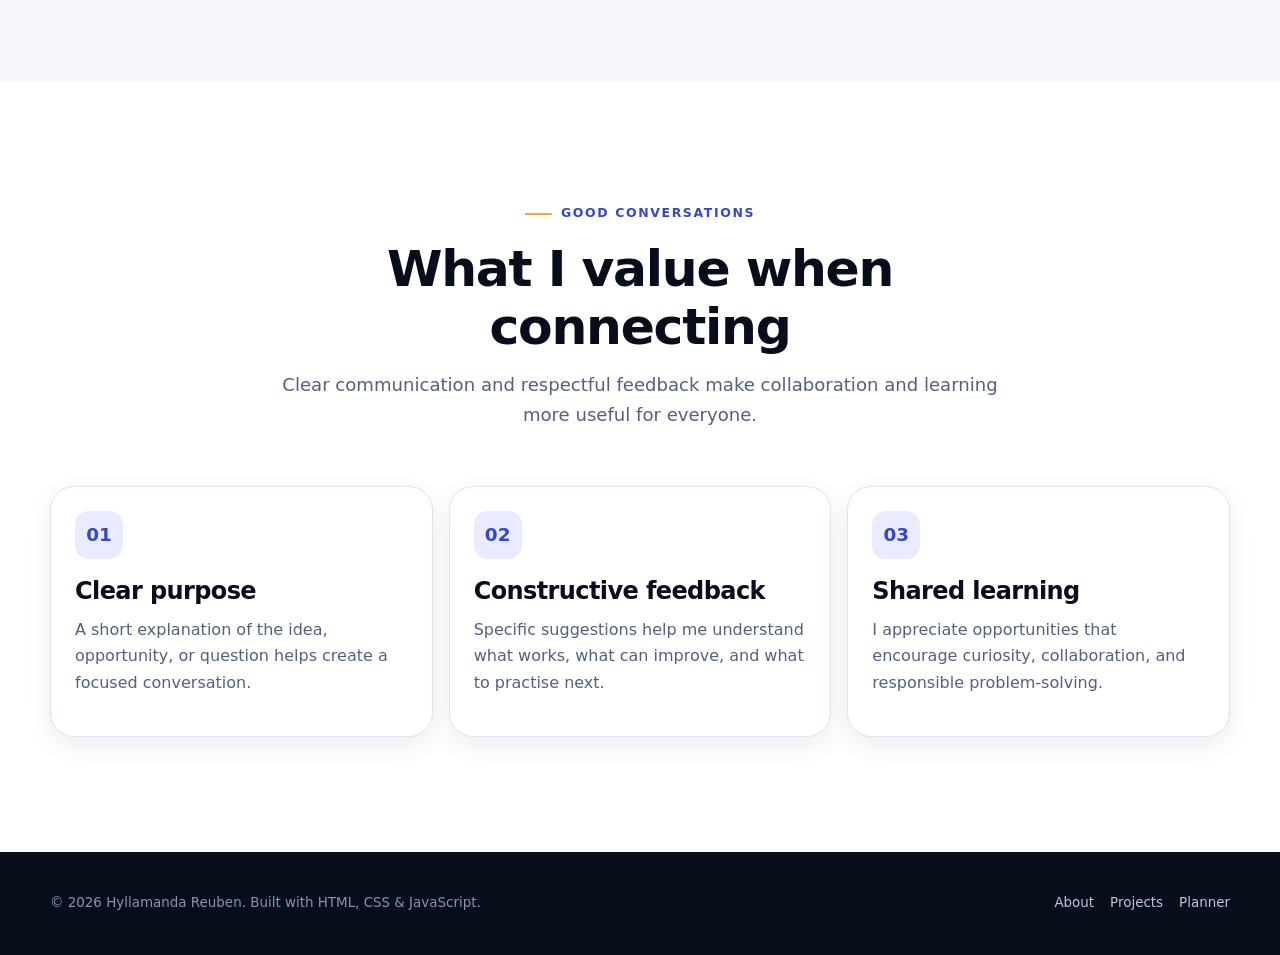
==== commit b7803cd3: "Customize contact" ====
--- a/contact.html
+++ b/contact.html
@@ -124,8 +124,8 @@
               <p class="field-error" id="contact-message-error" aria-live="polite"></p>
             </div>
 
-            <button class="button button-primary" type="submit">Validate and send message <span aria-hidden="true">→</span></button>
-            <p class="form-note">Demonstration only: the form validates information in the browser but does not transmit or store it on a server.</p>
+            <button class="button button-primary" type="submit">Send message <span aria-hidden="true">→</span></button>
+            
           </form>
 
           <noscript>
